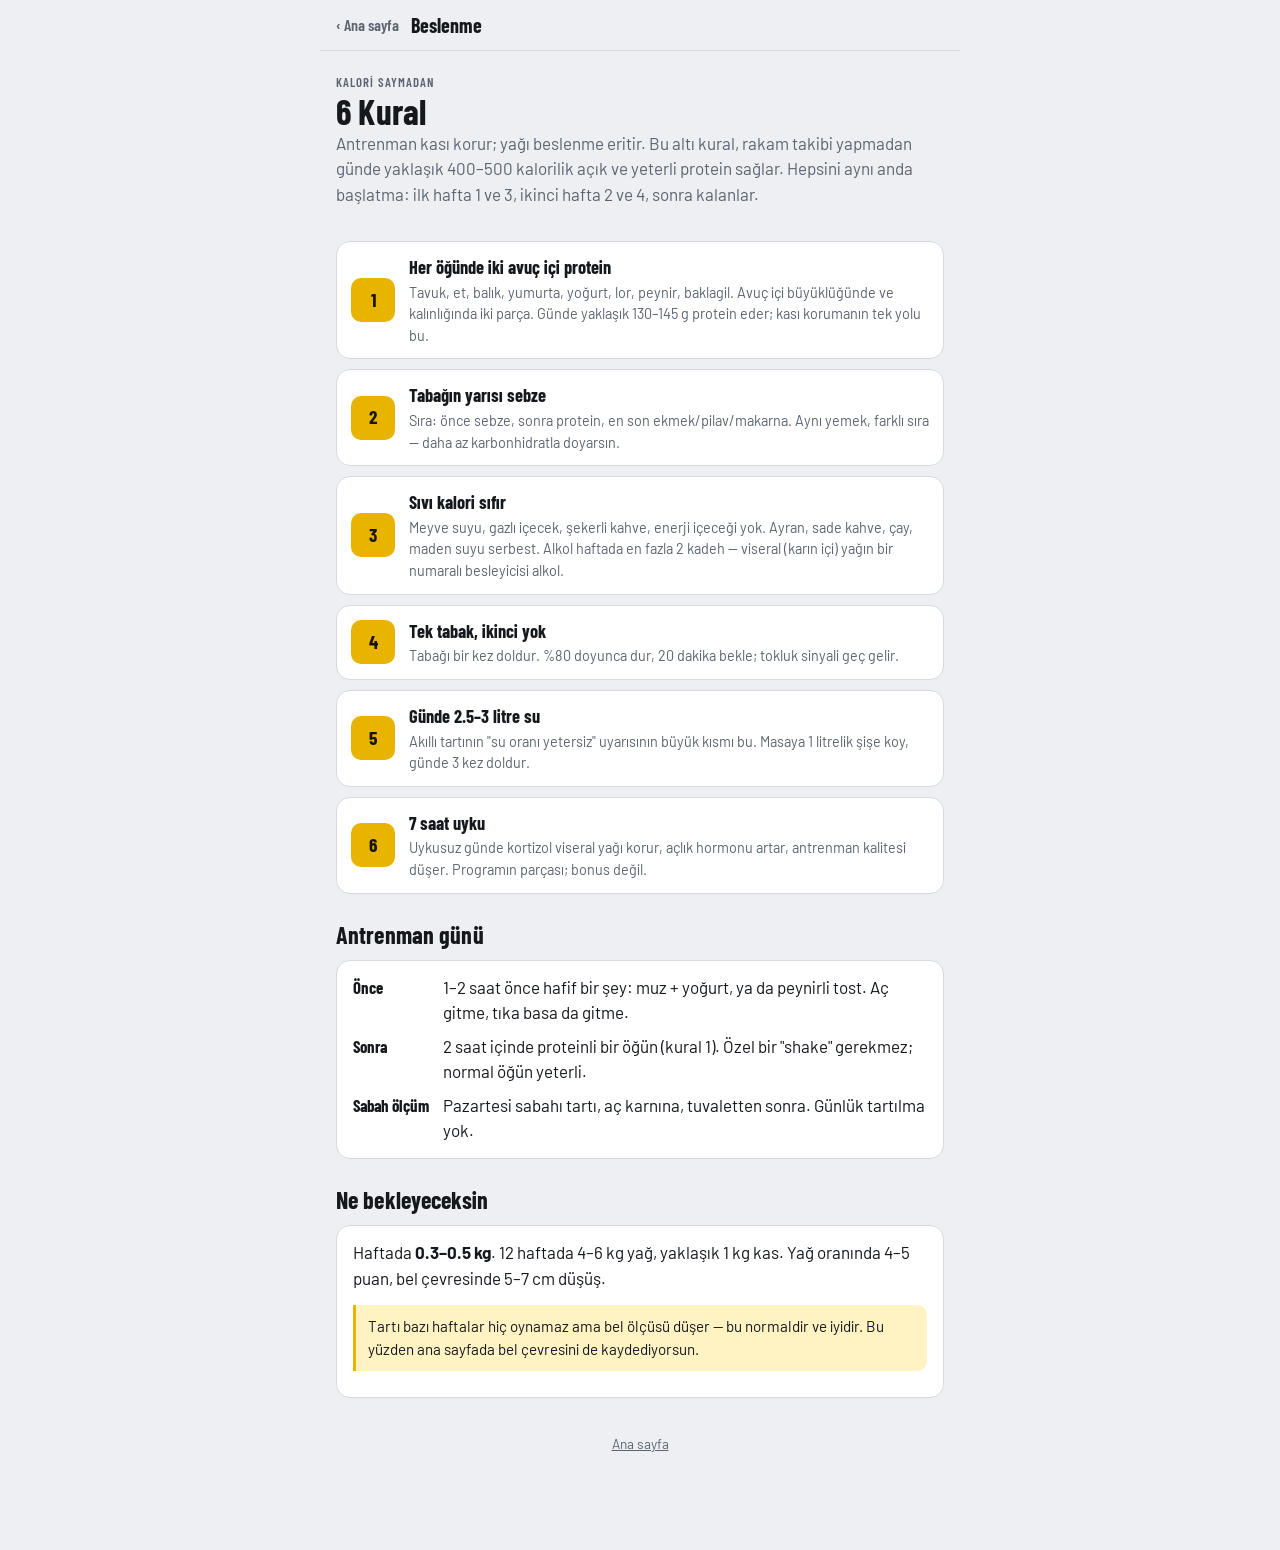
==== docs/beslenme.html @ 30ec6995 "Add 12-week training program site (GitHub Pages, docs/) Hub page with today's session, per-day pages" ====
<!doctype html>
<html lang="tr">
<head>
<meta charset="utf-8">
<meta name="viewport" content="width=device-width, initial-scale=1, viewport-fit=cover">
<meta name="apple-mobile-web-app-capable" content="yes">
<meta name="theme-color" content="#EDEFF2">
<title>Beslenme Kuralları</title>
</head>
<body>
<link rel="preconnect" href="https://fonts.googleapis.com"><link rel="preconnect" href="https://fonts.gstatic.com" crossorigin>
<link rel="stylesheet" href="https://fonts.googleapis.com/css2?family=Barlow+Condensed:wght@600;700&family=Barlow:wght@400;500;600&display=swap">
<link rel="stylesheet" href="styles.css">
<script src="app.js"></script>
<div class="wrap">
  <div class="top"><a class="back" href="index.html">‹ Ana sayfa</a><div class="title">Beslenme</div></div>
  <section class="hero">
    <div class="eyebrow">Kalori saymadan</div>
    <h1>6 Kural</h1>
    <p class="muted">Antrenman kası korur; yağı beslenme eritir. Bu altı kural, rakam takibi yapmadan günde yaklaşık 400–500 kalorilik açık ve yeterli protein sağlar. Hepsini aynı anda başlatma: ilk hafta 1 ve 3, ikinci hafta 2 ve 4, sonra kalanlar.</p>
  </section>

  <div class="list">
    <div class="row"><div class="k a">1</div><div class="t"><b>Her öğünde iki avuç içi protein</b><span>Tavuk, et, balık, yumurta, yoğurt, lor, peynir, baklagil. Avuç içi büyüklüğünde ve kalınlığında iki parça. Günde yaklaşık 130–145 g protein eder; kası korumanın tek yolu bu.</span></div></div>
    <div class="row"><div class="k a">2</div><div class="t"><b>Tabağın yarısı sebze</b><span>Sıra: önce sebze, sonra protein, en son ekmek/pilav/makarna. Aynı yemek, farklı sıra — daha az karbonhidratla doyarsın.</span></div></div>
    <div class="row"><div class="k a">3</div><div class="t"><b>Sıvı kalori sıfır</b><span>Meyve suyu, gazlı içecek, şekerli kahve, enerji içeceği yok. Ayran, sade kahve, çay, maden suyu serbest. Alkol haftada en fazla 2 kadeh — viseral (karın içi) yağın bir numaralı besleyicisi alkol.</span></div></div>
    <div class="row"><div class="k a">4</div><div class="t"><b>Tek tabak, ikinci yok</b><span>Tabağı bir kez doldur. %80 doyunca dur, 20 dakika bekle; tokluk sinyali geç gelir.</span></div></div>
    <div class="row"><div class="k a">5</div><div class="t"><b>Günde 2.5–3 litre su</b><span>Akıllı tartının "su oranı yetersiz" uyarısının büyük kısmı bu. Masaya 1 litrelik şişe koy, günde 3 kez doldur.</span></div></div>
    <div class="row"><div class="k a">6</div><div class="t"><b>7 saat uyku</b><span>Uykusuz günde kortizol viseral yağı korur, açlık hormonu artar, antrenman kalitesi düşer. Programın parçası; bonus değil.</span></div></div>
  </div>

  <h2>Antrenman günü</h2>
  <div class="card">
    <dl class="dl">
      <dt>Önce</dt><dd>1–2 saat önce hafif bir şey: muz + yoğurt, ya da peynirli tost. Aç gitme, tıka basa da gitme.</dd>
      <dt>Sonra</dt><dd>2 saat içinde proteinli bir öğün (kural 1). Özel bir "shake" gerekmez; normal öğün yeterli.</dd>
      <dt>Sabah ölçüm</dt><dd>Pazartesi sabahı tartı, aç karnına, tuvaletten sonra. Günlük tartılma yok.</dd>
    </dl>
  </div>

  <h2>Ne bekleyeceksin</h2>
  <div class="card">
    <p>Haftada <b>0.3–0.5 kg</b>. 12 haftada 4–6 kg yağ, yaklaşık 1 kg kas. Yağ oranında 4–5 puan, bel çevresinde 5–7 cm düşüş.</p>
    <p class="note">Tartı bazı haftalar hiç oynamaz ama bel ölçüsü düşer — bu normaldir ve iyidir. Bu yüzden ana sayfada bel çevresini de kaydediyorsun.</p>
  </div>
  <footer><a href="index.html">Ana sayfa</a></footer>
</div>
</body>
</html>
---- docs/styles.css ----
:root{
  --bg:#EDEFF2; --surface:#FFFFFF; --surface-2:#F6F7F9; --ink:#15181D; --muted:#5B6470; --line:#D6DAE0;
  --accent:#E8B400; --accent-ink:#7A5E00; --accent-soft:#FFF3C4; --accent-line:#E3C65A;
  --good:#1E8E5A; --good-soft:#DCF5E8; --warn:#B4400A; --warn-soft:#FDE8DC; --focus:#2563EB;
  --shadow:0 1px 2px rgba(20,24,30,.06), 0 6px 20px rgba(20,24,30,.06);
  color-scheme:light;
}
@media (prefers-color-scheme:dark){
  :root:not([data-theme="light"]){
    --bg:#141619; --surface:#1E2126; --surface-2:#262A30; --ink:#EDEFF2; --muted:#9BA3AD; --line:#33383F;
    --accent:#F3C53A; --accent-ink:#F3C53A; --accent-soft:#3A3110; --accent-line:#6B5A18;
    --good:#4ADE80; --good-soft:#123322; --warn:#FB923C; --warn-soft:#3A2113; --focus:#60A5FA;
    --shadow:0 1px 2px rgba(0,0,0,.4), 0 8px 24px rgba(0,0,0,.35);
    color-scheme:dark;
  }
}
:root[data-theme="dark"]{
  --bg:#141619; --surface:#1E2126; --surface-2:#262A30; --ink:#EDEFF2; --muted:#9BA3AD; --line:#33383F;
  --accent:#F3C53A; --accent-ink:#F3C53A; --accent-soft:#3A3110; --accent-line:#6B5A18;
  --good:#4ADE80; --good-soft:#123322; --warn:#FB923C; --warn-soft:#3A2113; --focus:#60A5FA;
  --shadow:0 1px 2px rgba(0,0,0,.4), 0 8px 24px rgba(0,0,0,.35);
  color-scheme:dark;
}
*{box-sizing:border-box}
html{height:100%}
body{margin:0;background:var(--bg);color:var(--ink);font-family:"Barlow",system-ui,-apple-system,"Segoe UI",Roboto,sans-serif;font-size:17px;line-height:1.5;-webkit-font-smoothing:antialiased}
.wrap{max-width:640px;margin:0 auto;padding-inline:16px;padding-block:0 96px}
h1,h2,h3,.disp{font-family:"Barlow Condensed","Barlow",system-ui,sans-serif;font-weight:700;letter-spacing:.005em;line-height:1.1;text-wrap:balance;margin:0}
h1{font-size:2.2rem}
h2{font-size:1.5rem;margin-block:28px 12px}
h3{font-size:1.2rem;margin-block:16px 6px}
p{margin:0 0 .8em}
a{color:inherit}
.eyebrow{font-family:"Barlow Condensed",sans-serif;font-weight:600;text-transform:uppercase;letter-spacing:.08em;font-size:.8rem;color:var(--muted)}
.muted{color:var(--muted)}
.small{font-size:.9rem}
.num{font-variant-numeric:tabular-nums}

/* top bar */
.top{position:sticky;top:env(safe-area-inset-top,0px);z-index:20;background:var(--bg);border-bottom:1px solid var(--line);margin-inline:-16px;padding:10px 16px;display:flex;align-items:center;gap:12px}
.top a.back{text-decoration:none;font-family:"Barlow Condensed",sans-serif;font-weight:600;font-size:1rem;color:var(--muted);white-space:nowrap}
.top .title{font-family:"Barlow Condensed",sans-serif;font-weight:700;font-size:1.25rem;flex:1;min-width:0;overflow:hidden;text-overflow:ellipsis;white-space:nowrap}
.top .pill{margin-left:auto}

/* pills, tags */
.pill{display:inline-block;font-family:"Barlow Condensed",sans-serif;font-weight:600;font-size:.85rem;letter-spacing:.04em;text-transform:uppercase;padding:3px 9px;border-radius:999px;border:1px solid var(--line);color:var(--muted);white-space:nowrap}
.pill.accent{background:var(--accent-soft);border-color:var(--accent-line);color:var(--accent-ink)}
.pill.good{background:var(--good-soft);border-color:transparent;color:var(--good)}
.pill.warn{background:var(--warn-soft);border-color:transparent;color:var(--warn)}

/* hero / today */
.hero{padding-block:22px 8px}
.today{background:var(--ink);color:var(--bg);border-radius:16px;padding:18px 18px 16px;margin-top:14px}
:root[data-theme="dark"] .today{background:var(--surface);color:var(--ink);border:1px solid var(--line)}
@media (prefers-color-scheme:dark){:root:not([data-theme="light"]) .today{background:var(--surface);color:var(--ink);border:1px solid var(--line)}}
.today .eyebrow{color:var(--accent)}
.today h2{margin:6px 0 4px;font-size:2rem}
.today p{margin:0 0 12px;opacity:.85}
.today .btn{background:var(--accent);color:#1A1500;border:0}

/* buttons */
.btn{display:inline-flex;align-items:center;justify-content:center;gap:8px;font-family:"Barlow Condensed",sans-serif;font-weight:700;font-size:1.05rem;letter-spacing:.03em;text-transform:uppercase;padding:12px 18px;border-radius:12px;border:1px solid var(--line);background:var(--surface);color:var(--ink);text-decoration:none;cursor:pointer;min-height:46px}
.btn.primary{background:var(--accent);color:#1A1500;border-color:transparent}
.btn.ghost{background:transparent}
.btn.block{width:100%}
.btn:focus-visible,input:focus-visible,a:focus-visible,button:focus-visible{outline:3px solid var(--focus);outline-offset:2px}

/* week strip */
.week{display:grid;grid-template-columns:repeat(5,1fr);gap:8px;margin-top:16px}
.week a{display:block;text-decoration:none;background:var(--surface);border:1px solid var(--line);border-radius:12px;padding:10px 6px;text-align:center}
.week a .d{font-family:"Barlow Condensed",sans-serif;font-weight:600;font-size:.8rem;text-transform:uppercase;letter-spacing:.06em;color:var(--muted)}
.week a .s{font-family:"Barlow Condensed",sans-serif;font-weight:700;font-size:1.1rem;margin-top:2px}
.week a.now{border-color:var(--accent);box-shadow:0 0 0 2px var(--accent-soft)}
.week a.done{background:var(--good-soft);border-color:transparent}
.week a.done .s::after{content:" ✓";color:var(--good)}

/* progress */
.prog{margin-top:22px;background:var(--surface);border:1px solid var(--line);border-radius:14px;padding:14px 16px}
.bar{height:8px;background:var(--surface-2);border-radius:999px;overflow:hidden;margin-top:10px;display:flex}
.bar i{display:block;height:100%}
.bar .p1{background:var(--accent);opacity:.55}.bar .p2{background:var(--accent);opacity:.8}.bar .p3{background:var(--accent)}
.bar .rest{flex:1}
.phases{display:grid;grid-template-columns:repeat(3,1fr);gap:8px;margin-top:10px}
.phases div{font-size:.85rem;color:var(--muted)}
.phases div b{display:block;font-family:"Barlow Condensed",sans-serif;font-size:1rem;color:var(--ink)}
.phases div.cur b{color:var(--accent-ink)}

/* nav list */
.list{display:flex;flex-direction:column;gap:10px;margin-top:12px}
.row{display:flex;align-items:center;gap:14px;background:var(--surface);border:1px solid var(--line);border-radius:14px;padding:12px 14px;text-decoration:none}
.row .k{font-family:"Barlow Condensed",sans-serif;font-weight:700;font-size:1.2rem;min-width:44px;height:44px;border-radius:10px;display:grid;place-items:center;background:var(--surface-2);color:var(--ink)}
.row .k.a{background:var(--accent);color:#1A1500}
.row .t{flex:1;min-width:0}
.row .t b{display:block;font-family:"Barlow Condensed",sans-serif;font-size:1.15rem;font-weight:700}
.row .t span{display:block;color:var(--muted);font-size:.9rem}
.row .arr{color:var(--muted)}

/* section blocks */
.card{background:var(--surface);border:1px solid var(--line);border-radius:14px;padding:14px 16px}
.stack{display:flex;flex-direction:column;gap:12px}
ol.steps{padding-left:1.4em;margin:6px 0 0}
ol.steps li{margin-bottom:6px}
ul.plain{padding-left:1.2em;margin:6px 0 0}
ul.plain li{margin-bottom:4px}
.note{border-left:3px solid var(--accent);background:var(--accent-soft);color:var(--ink);padding:10px 12px;border-radius:0 10px 10px 0;font-size:.95rem}
.note.warn{border-color:var(--warn);background:var(--warn-soft)}
details{border:1px solid var(--line);border-radius:12px;background:var(--surface);padding:0 14px}
details+details{margin-top:8px}
summary{cursor:pointer;font-family:"Barlow Condensed",sans-serif;font-weight:700;font-size:1.1rem;padding:12px 0;list-style:none;display:flex;align-items:center;gap:8px}
summary::-webkit-details-marker{display:none}
summary::after{content:"+";margin-left:auto;color:var(--muted);font-size:1.3rem;font-weight:400}
details[open] summary::after{content:"–"}
details .body{padding-bottom:14px}

/* phase tabs */
.tabs{display:grid;grid-template-columns:repeat(3,1fr);gap:6px;background:var(--surface-2);padding:4px;border-radius:12px;margin-top:14px}
.tabs button{font-family:"Barlow Condensed",sans-serif;font-weight:700;font-size:1rem;letter-spacing:.03em;border:0;background:transparent;color:var(--muted);padding:9px 4px;border-radius:9px;cursor:pointer}
.tabs button[aria-selected="true"]{background:var(--surface);color:var(--ink);box-shadow:var(--shadow)}
.tabs button .sub{display:block;font-weight:500;font-size:.75rem;text-transform:uppercase;letter-spacing:.06em}

/* timeline of session */
.timeline{display:flex;flex-direction:column;gap:0;margin-top:10px;border-left:2px solid var(--line);padding-left:14px}
.timeline div{position:relative;padding-bottom:10px}
.timeline div::before{content:"";position:absolute;left:-20px;top:8px;width:10px;height:10px;border-radius:50%;background:var(--line)}
.timeline div.hot::before{background:var(--accent)}
.timeline b{font-family:"Barlow Condensed",sans-serif;font-size:1.05rem}
.timeline .t{color:var(--muted);font-size:.85rem;font-variant-numeric:tabular-nums}

/* exercise card */
.ex{background:var(--surface);border:1px solid var(--line);border-radius:16px;overflow:hidden}
.ex .head{display:flex;gap:12px;padding:12px 14px 0;align-items:flex-start}
.ex .badge{font-family:"Barlow Condensed",sans-serif;font-weight:700;font-size:1.1rem;background:var(--ink);color:var(--bg);border-radius:8px;min-width:38px;height:38px;display:grid;place-items:center;flex:none}
:root[data-theme="dark"] .ex .badge{background:var(--accent);color:#1A1500}
@media (prefers-color-scheme:dark){:root:not([data-theme="light"]) .ex .badge{background:var(--accent);color:#1A1500}}
.ex .head h3{margin:2px 0 0;font-size:1.35rem}
.ex .head .en{color:var(--muted);font-size:.9rem}
.ex .rx{margin-left:auto;text-align:right;flex:none}
.ex .rx b{display:block;font-family:"Barlow Condensed",sans-serif;font-size:1.5rem;font-weight:700;line-height:1;font-variant-numeric:tabular-nums}
.ex .rx span{font-size:.75rem;color:var(--muted);text-transform:uppercase;letter-spacing:.06em}
.ex figure{margin:12px 0 0;position:relative}
.ex figure img{display:block;width:100%;max-height:260px;object-fit:cover}
.ex figcaption{position:absolute;left:0;right:0;bottom:0;background:linear-gradient(transparent,rgba(0,0,0,.75));color:#fff;padding:22px 14px 10px;font-size:.9rem}
.ex .body{padding:12px 14px 14px}
.ex .lbl{font-family:"Barlow Condensed",sans-serif;font-weight:700;text-transform:uppercase;letter-spacing:.06em;font-size:.85rem;color:var(--accent-ink);margin-top:10px}
.ex .lbl:first-child{margin-top:0}
.ex .muscles{color:var(--muted);font-size:.92rem}
.ex .track{display:grid;grid-template-columns:1fr auto;gap:10px;align-items:center;margin-top:12px;padding-top:12px;border-top:1px dashed var(--line)}
.ex .sets{display:flex;gap:8px}
.ex .sets button{width:44px;height:44px;border-radius:10px;border:1.5px solid var(--line);background:var(--surface-2);font-family:"Barlow Condensed",sans-serif;font-weight:700;font-size:1.05rem;color:var(--muted);cursor:pointer}
.ex .sets button.on{background:var(--good);border-color:var(--good);color:#fff}
.ex .w{display:flex;align-items:center;gap:6px}
.ex .w input{width:74px;height:44px;border:1.5px solid var(--line);border-radius:10px;background:var(--surface);color:var(--ink);font:inherit;font-size:1.05rem;text-align:center;font-variant-numeric:tabular-nums}
.ex .w span{font-size:.8rem;color:var(--muted)}
.ss{font-family:"Barlow Condensed",sans-serif;font-weight:700;font-size:.95rem;text-transform:uppercase;letter-spacing:.08em;color:var(--muted);margin:22px 0 8px;display:flex;align-items:center;gap:10px}
.ss::after{content:"";flex:1;height:1px;background:var(--line)}
.pair{display:flex;flex-direction:column;gap:8px;position:relative}
.pair .link{font-size:.85rem;color:var(--muted);text-align:center;padding:2px 0}

/* rest timer bar */
.rest{position:fixed;left:0;right:0;bottom:0;z-index:30;background:var(--surface);border-top:1px solid var(--line);padding:10px 16px calc(10px + env(safe-area-inset-bottom,0px));display:flex;align-items:center;gap:10px;box-shadow:0 -6px 20px rgba(0,0,0,.08)}
.rest .in{max-width:608px;margin:0 auto;width:100%;display:flex;align-items:center;gap:10px}
.rest .clock{font-family:"Barlow Condensed",sans-serif;font-weight:700;font-size:2rem;min-width:84px;font-variant-numeric:tabular-nums;line-height:1}
.rest .clock.go{color:var(--good)}
.rest .lbl{font-size:.75rem;color:var(--muted);text-transform:uppercase;letter-spacing:.06em}
.rest .btn{padding:8px 12px;min-height:40px;font-size:.95rem}
.rest .btn.primary{margin-left:auto}

/* big timer (cardio) */
.bigtimer{background:var(--ink);color:var(--bg);border-radius:18px;padding:20px 18px;text-align:center;margin-top:14px}
:root[data-theme="dark"] .bigtimer{background:var(--surface);color:var(--ink);border:1px solid var(--line)}
@media (prefers-color-scheme:dark){:root:not([data-theme="light"]) .bigtimer{background:var(--surface);color:var(--ink);border:1px solid var(--line)}}
.bigtimer .stage{font-family:"Barlow Condensed",sans-serif;font-weight:700;font-size:1.6rem;letter-spacing:.06em;text-transform:uppercase}
.bigtimer .stage.fast{color:var(--accent)}
.bigtimer .stage.easy{color:#8ED0A8}
.bigtimer .clock{font-family:"Barlow Condensed",sans-serif;font-weight:700;font-size:5rem;line-height:1;font-variant-numeric:tabular-nums;margin:6px 0}
.bigtimer .sub{opacity:.75;font-size:.95rem}
.bigtimer .ctl{display:flex;gap:8px;justify-content:center;margin-top:14px}
.bigtimer .btn{background:transparent;border-color:rgba(255,255,255,.3);color:inherit}
.bigtimer .btn.primary{background:var(--accent);color:#1A1500;border-color:transparent}
.bigtimer .segs{display:flex;gap:3px;margin-top:14px}
.bigtimer .segs i{flex:1;height:6px;border-radius:3px;background:rgba(255,255,255,.2)}
.bigtimer .segs i.fast{background:var(--accent);opacity:.9}
.bigtimer .segs i.done{opacity:.3}
.bigtimer .segs i.cur{outline:2px solid #fff;outline-offset:1px}

/* glossary */
.gl{display:flex;flex-direction:column;gap:10px}
.term{background:var(--surface);border:1px solid var(--line);border-radius:14px;overflow:hidden}
.term img{display:block;width:100%;max-height:220px;object-fit:cover}
.term .b{padding:12px 14px}
.term h3{margin:0 0 4px}
.term .en{color:var(--muted);font-size:.9rem;margin-bottom:6px}
.term .use{font-size:.85rem;margin-top:8px}
.dl{display:grid;grid-template-columns:auto 1fr;gap:8px 14px;margin:0}
.dl dt{font-family:"Barlow Condensed",sans-serif;font-weight:700;font-size:1.05rem}
.dl dd{margin:0;color:var(--ink)}

/* tables */
.tbl{overflow-x:auto}
table{border-collapse:collapse;width:100%;font-size:.95rem}
th,td{text-align:left;padding:8px 10px;border-bottom:1px solid var(--line);vertical-align:top}
th{font-family:"Barlow Condensed",sans-serif;font-weight:700;text-transform:uppercase;letter-spacing:.05em;font-size:.8rem;color:var(--muted)}
td.num,th.num{text-align:right;font-variant-numeric:tabular-nums}

/* measurements */
.form{display:grid;grid-template-columns:1fr 1fr auto;gap:8px;align-items:end;margin-top:10px}
.form label{display:block;font-size:.8rem;color:var(--muted);text-transform:uppercase;letter-spacing:.05em;font-family:"Barlow Condensed",sans-serif;font-weight:600}
.form input{width:100%;height:44px;border:1.5px solid var(--line);border-radius:10px;background:var(--surface);color:var(--ink);font:inherit;font-size:1.05rem;padding:0 10px;font-variant-numeric:tabular-nums}
@media (max-width:420px){.form{grid-template-columns:1fr 1fr}.form .btn{grid-column:1/-1}}

.done-bar{margin-top:22px}
footer{margin-top:36px;color:var(--muted);font-size:.85rem;text-align:center}
@media (prefers-reduced-motion:reduce){*{transition:none!important;animation:none!important}}
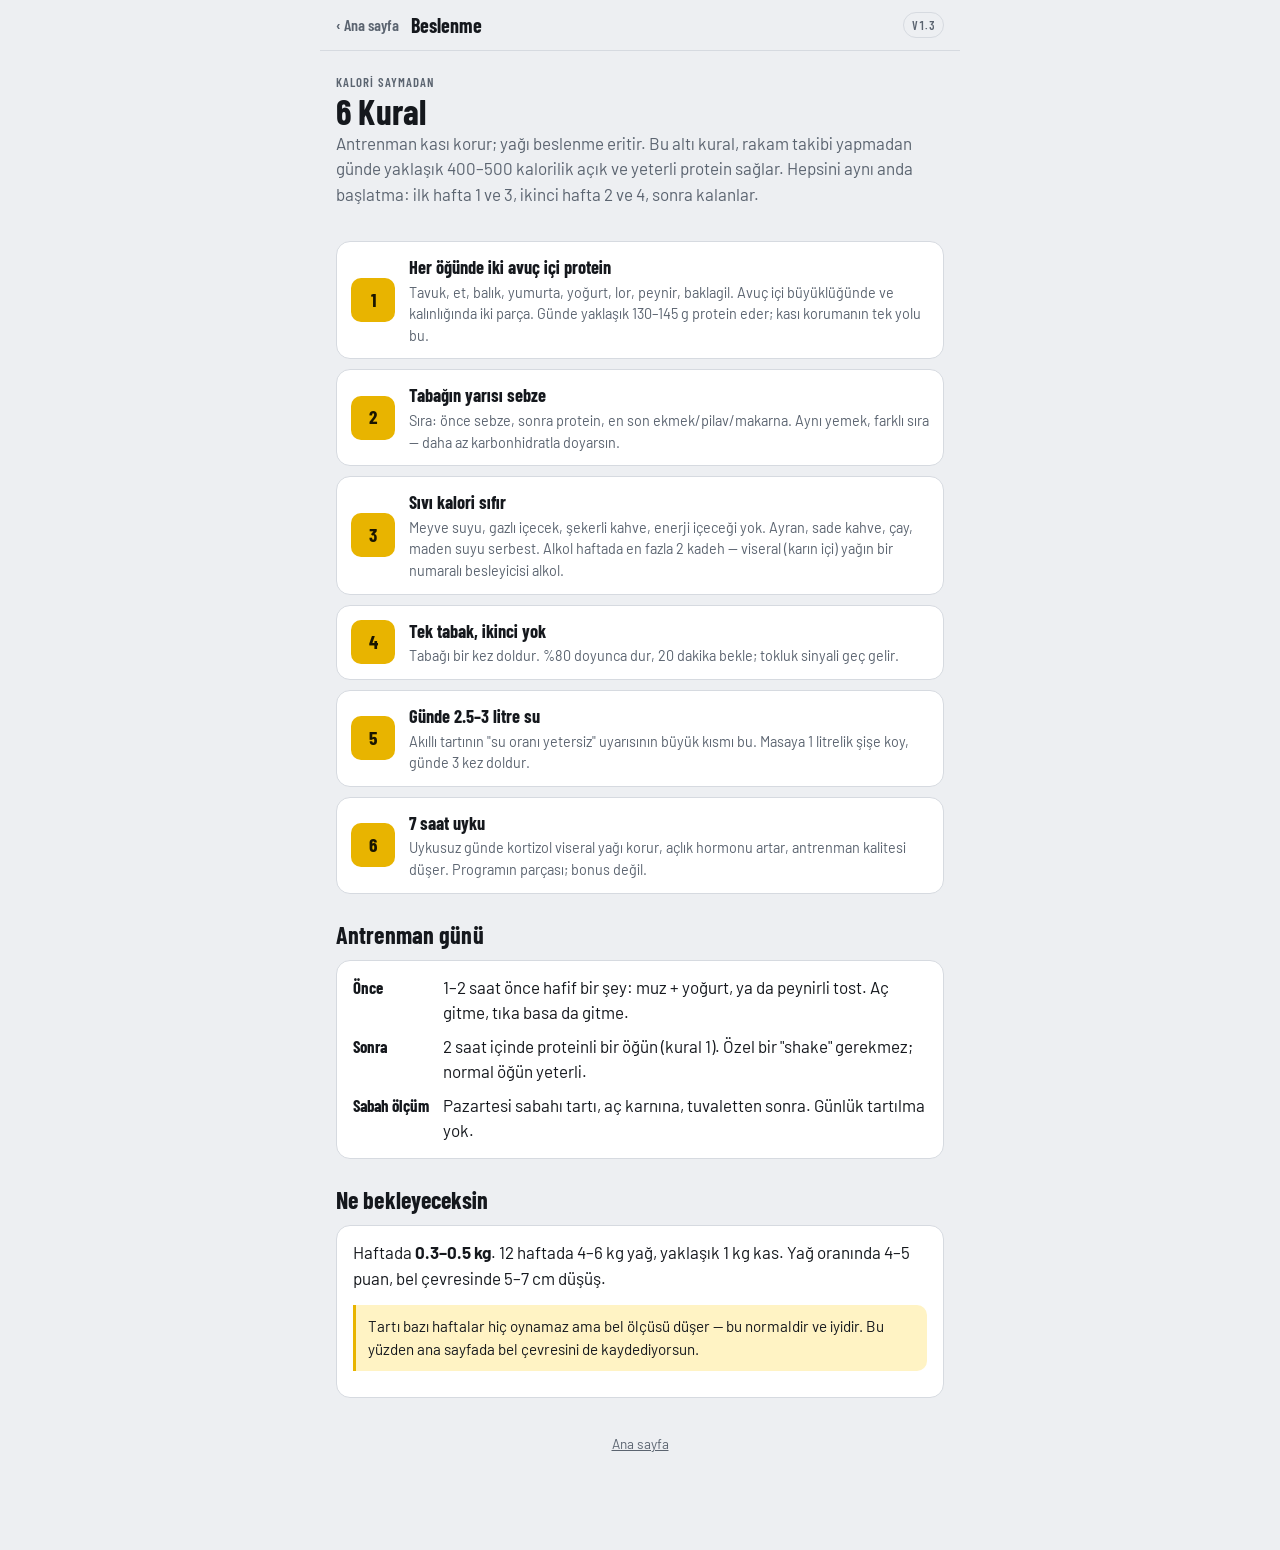
==== commit 9611d69e: "Cache-busted assets, tap-to-refresh version badge, new-version check (v1.3) Co-Authored-By: Claude O" ====
--- a/docs/beslenme.html
+++ b/docs/beslenme.html
@@ -10,8 +10,8 @@
 <body>
 <link rel="preconnect" href="https://fonts.googleapis.com"><link rel="preconnect" href="https://fonts.gstatic.com" crossorigin>
 <link rel="stylesheet" href="https://fonts.googleapis.com/css2?family=Barlow+Condensed:wght@600;700&family=Barlow:wght@400;500;600&display=swap">
-<link rel="stylesheet" href="styles.css">
-<script src="app.js"></script>
+<link rel="stylesheet" href="styles.css?v=1.3">
+<script src="app.js?v=1.3"></script>
 <div class="wrap">
   <div class="top"><a class="back" href="index.html">‹ Ana sayfa</a><div class="title">Beslenme</div></div>
   <section class="hero">
--- a/docs/styles.css
+++ b/docs/styles.css
@@ -211,3 +211,5 @@
 .done-bar{margin-top:22px}
 footer{margin-top:36px;color:var(--muted);font-size:.85rem;text-align:center}
 @media (prefers-reduced-motion:reduce){*{transition:none!important;animation:none!important}}
+.pill.ver{font-size:.75rem;padding:2px 8px;color:var(--muted);font-variant-numeric:tabular-nums;background:transparent;cursor:pointer;font-family:"Barlow Condensed",sans-serif;min-height:26px}
+.pill.ver.new{background:var(--accent);color:#1A1500;border-color:transparent;font-weight:700}
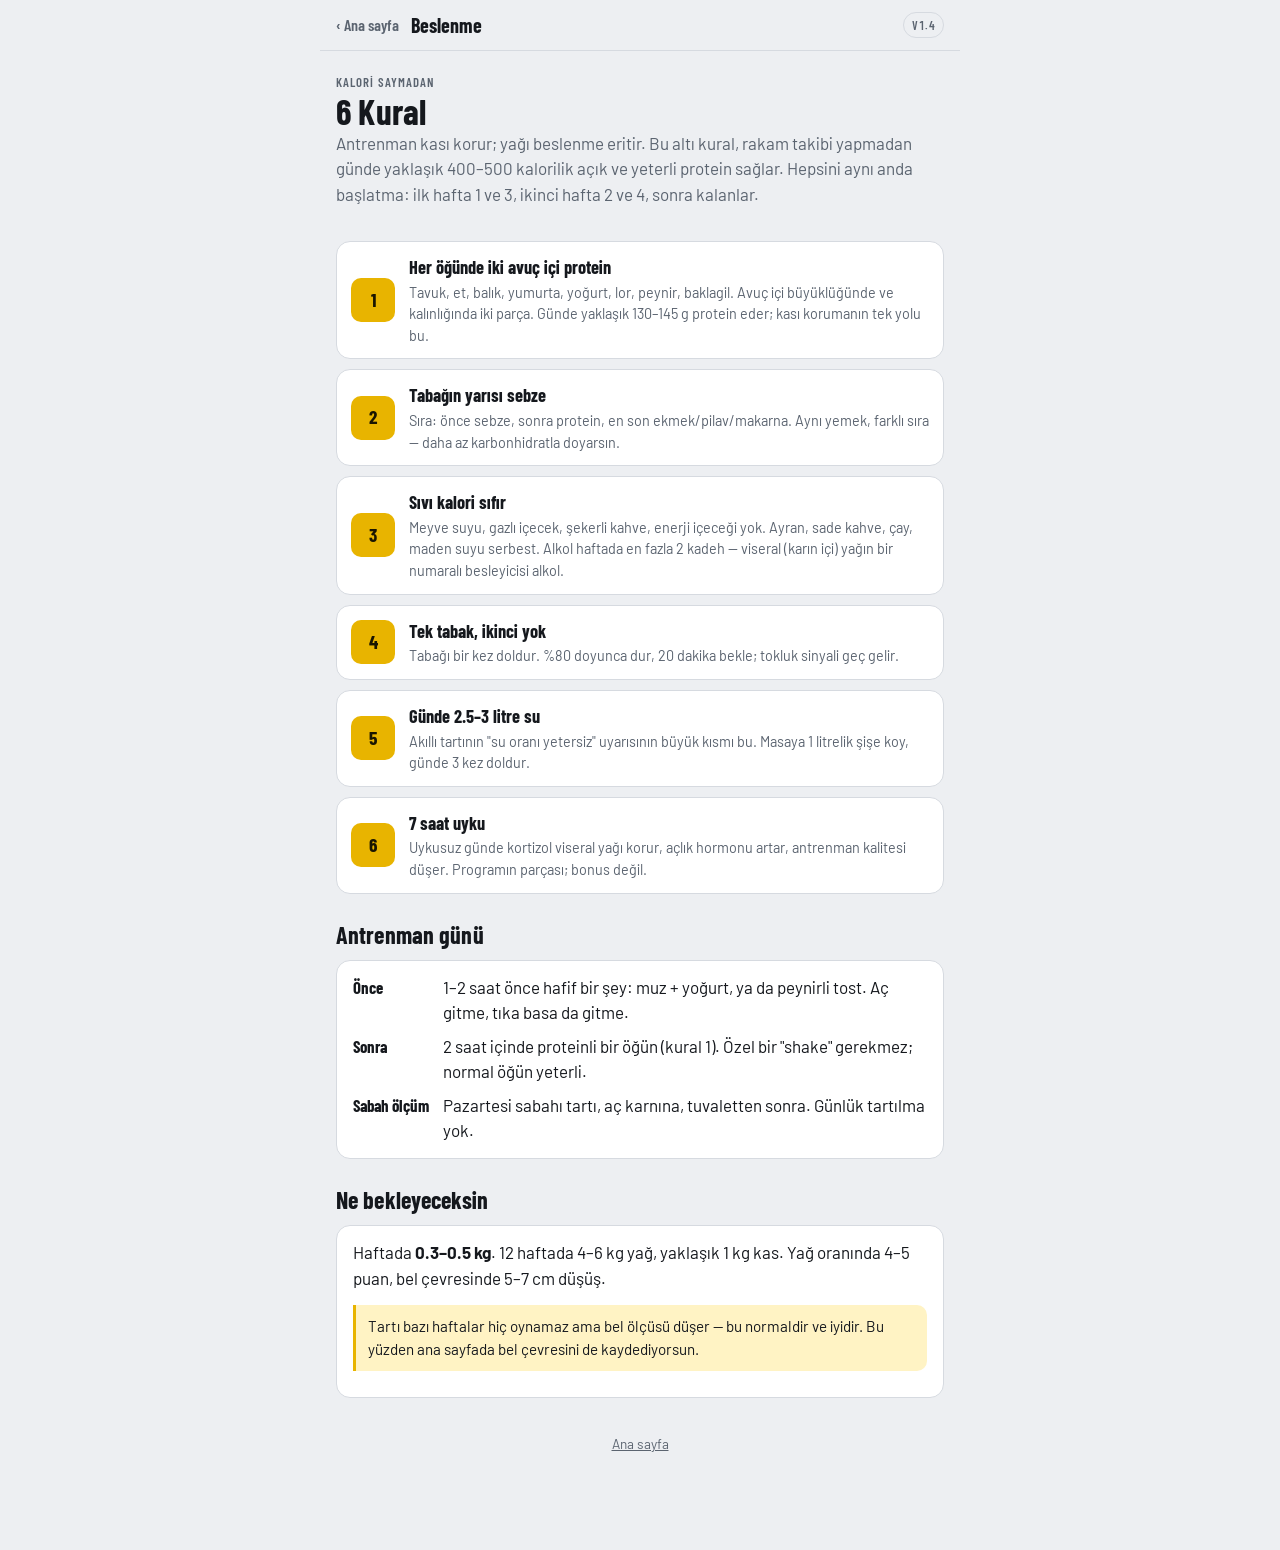
==== commit 1c715a3f: "Rower: damper + stroke-rate guidance, stroke log; sticky mini timer; louder beeps + flash (v1.4) Co-" ====
--- a/docs/beslenme.html
+++ b/docs/beslenme.html
@@ -10,8 +10,8 @@
 <body>
 <link rel="preconnect" href="https://fonts.googleapis.com"><link rel="preconnect" href="https://fonts.gstatic.com" crossorigin>
 <link rel="stylesheet" href="https://fonts.googleapis.com/css2?family=Barlow+Condensed:wght@600;700&family=Barlow:wght@400;500;600&display=swap">
-<link rel="stylesheet" href="styles.css?v=1.3">
-<script src="app.js?v=1.3"></script>
+<link rel="stylesheet" href="styles.css?v=1.4">
+<script src="app.js?v=1.4"></script>
 <div class="wrap">
   <div class="top"><a class="back" href="index.html">‹ Ana sayfa</a><div class="title">Beslenme</div></div>
   <section class="hero">
--- a/docs/styles.css
+++ b/docs/styles.css
@@ -22,6 +22,8 @@
   color-scheme:dark;
 }
 *{box-sizing:border-box}
+[hidden]{display:none!important}
+img{max-width:100%}
 html{height:100%}
 body{margin:0;background:var(--bg);color:var(--ink);font-family:"Barlow",system-ui,-apple-system,"Segoe UI",Roboto,sans-serif;font-size:17px;line-height:1.5;-webkit-font-smoothing:antialiased}
 .wrap{max-width:640px;margin:0 auto;padding-inline:16px;padding-block:0 96px}
@@ -213,3 +215,20 @@
 @media (prefers-reduced-motion:reduce){*{transition:none!important;animation:none!important}}
 .pill.ver{font-size:.75rem;padding:2px 8px;color:var(--muted);font-variant-numeric:tabular-nums;background:transparent;cursor:pointer;font-family:"Barlow Condensed",sans-serif;min-height:26px}
 .pill.ver.new{background:var(--accent);color:#1A1500;border-color:transparent;font-weight:700}
+
+/* kompakt sayaç çubuğu + flaş */
+.rest.mini .clock{font-size:1.7rem;min-width:0}
+.rest.mini .lbl.fast{color:var(--accent-ink);font-weight:700}
+.rest.mini .lbl.easy{color:var(--good);font-weight:700}
+.mprog{height:4px;background:var(--surface-2);border-radius:2px;margin-top:6px;overflow:hidden}
+.mprog i{display:block;height:100%;width:0;background:var(--accent);transition:width .5s linear}
+.flash{position:fixed;inset:0;z-index:50;pointer-events:none;opacity:0;background:var(--accent);transition:opacity .25s}
+.flash.on{animation:flashblink 1.2s ease-out}
+.flash.on.fast{background:var(--accent)}
+.flash.on.easy{background:var(--good)}
+@keyframes flashblink{0%{opacity:.75}30%{opacity:.1}45%{opacity:.7}70%{opacity:.1}85%{opacity:.6}100%{opacity:0}}
+.log{display:grid;grid-template-columns:1fr 1fr auto;gap:8px;align-items:end;margin-top:10px}
+.log label{display:block;font-size:.8rem;color:var(--muted);text-transform:uppercase;letter-spacing:.05em;font-family:"Barlow Condensed",sans-serif;font-weight:600}
+.log input{width:100%;height:44px;border:1.5px solid var(--line);border-radius:10px;background:var(--surface);color:var(--ink);font:inherit;font-size:1.05rem;padding:0 10px;font-variant-numeric:tabular-nums}
+@media (max-width:420px){.log{grid-template-columns:1fr 1fr}.log .btn{grid-column:1/-1}}
+@media (prefers-reduced-motion:reduce){.flash.on{animation:none;opacity:.5}}
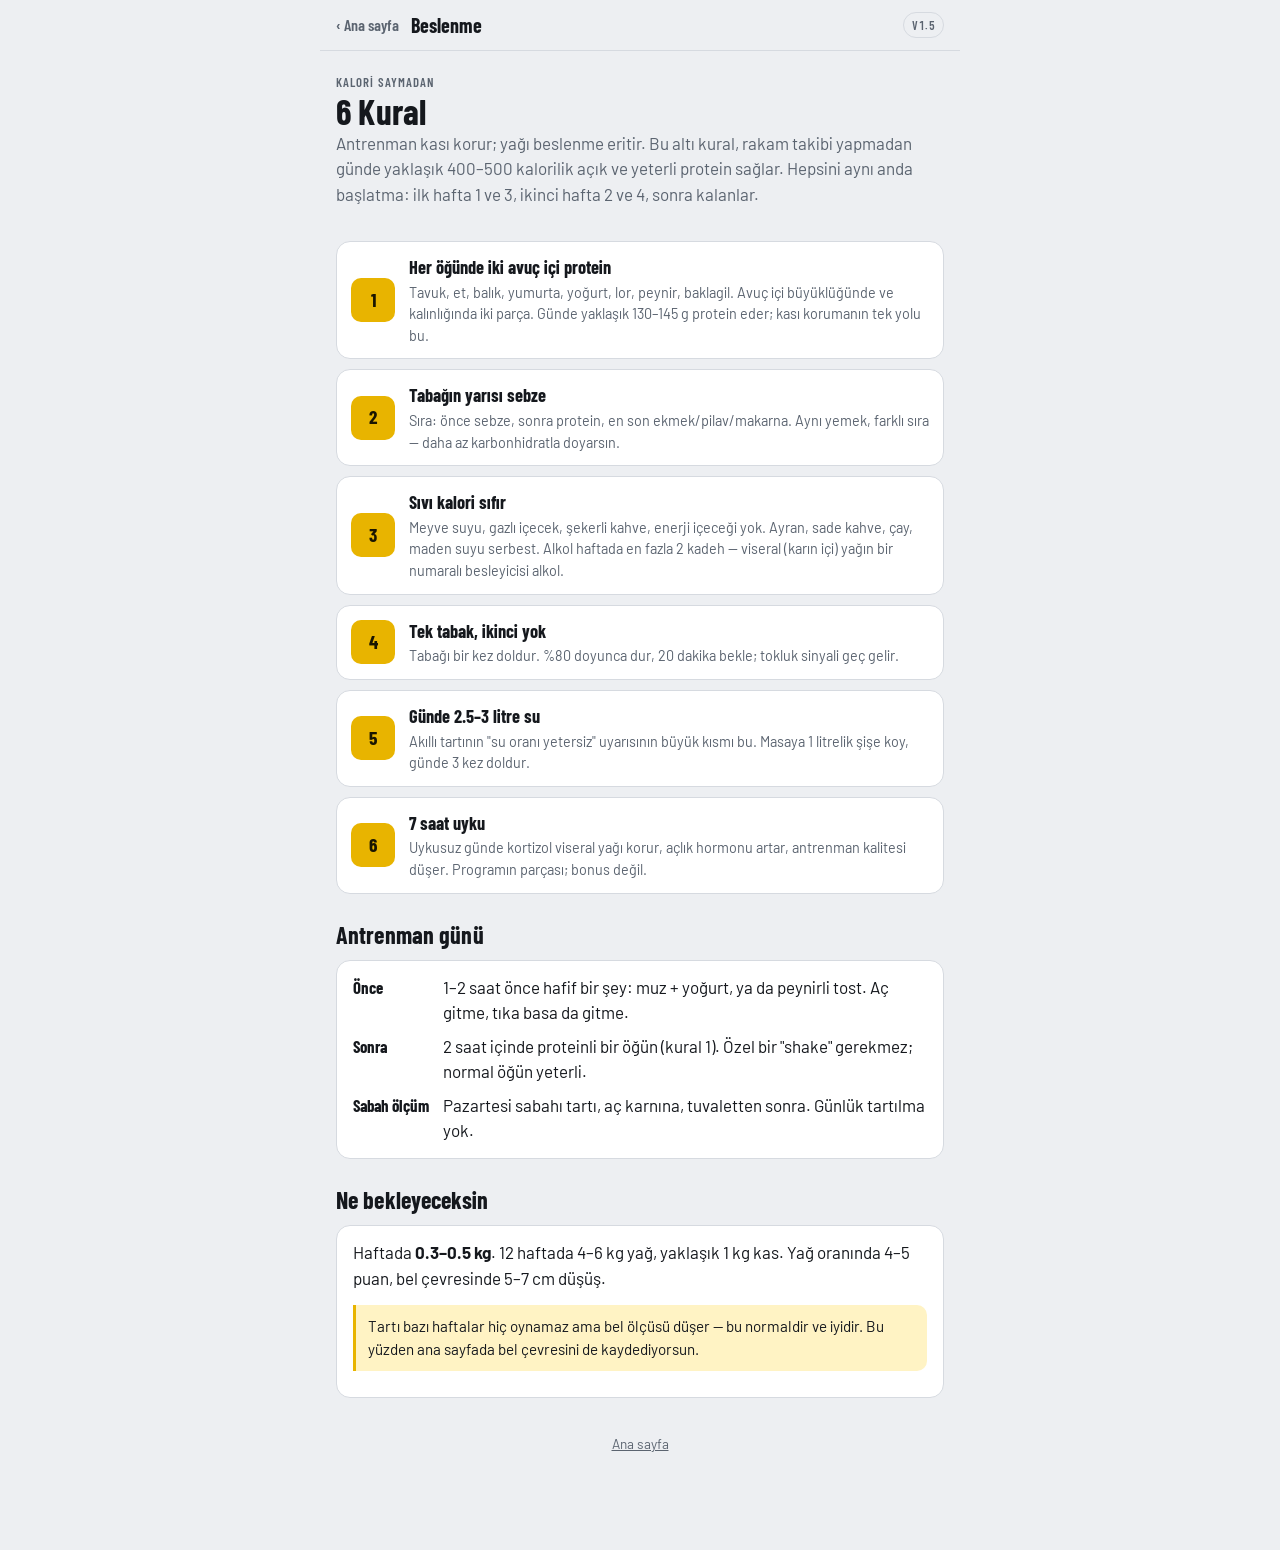
==== commit 55823ae0: "Movement diagrams (plank, dead bug, tibialis, goblet squat, RDL); backup/restore on hub (v1.5) Co-Au" ====
--- a/docs/beslenme.html
+++ b/docs/beslenme.html
@@ -10,8 +10,8 @@
 <body>
 <link rel="preconnect" href="https://fonts.googleapis.com"><link rel="preconnect" href="https://fonts.gstatic.com" crossorigin>
 <link rel="stylesheet" href="https://fonts.googleapis.com/css2?family=Barlow+Condensed:wght@600;700&family=Barlow:wght@400;500;600&display=swap">
-<link rel="stylesheet" href="styles.css?v=1.4">
-<script src="app.js?v=1.4"></script>
+<link rel="stylesheet" href="styles.css?v=1.5">
+<script src="app.js?v=1.5"></script>
 <div class="wrap">
   <div class="top"><a class="back" href="index.html">‹ Ana sayfa</a><div class="title">Beslenme</div></div>
   <section class="hero">
--- a/docs/styles.css
+++ b/docs/styles.css
@@ -232,3 +232,8 @@
 .log input{width:100%;height:44px;border:1.5px solid var(--line);border-radius:10px;background:var(--surface);color:var(--ink);font:inherit;font-size:1.05rem;padding:0 10px;font-variant-numeric:tabular-nums}
 @media (max-width:420px){.log{grid-template-columns:1fr 1fr}.log .btn{grid-column:1/-1}}
 @media (prefers-reduced-motion:reduce){.flash.on{animation:none;opacity:.5}}
+
+/* hareket çizimleri */
+.diagram{margin:12px 14px 0;background:var(--surface-2);border:1px solid var(--line);border-radius:12px;padding:8px 8px 4px;color:var(--ink)}
+.diagram svg{display:block;width:100%;height:auto}
+.diagram .dcap{font-size:.85rem;color:var(--muted);padding:2px 4px 6px}
